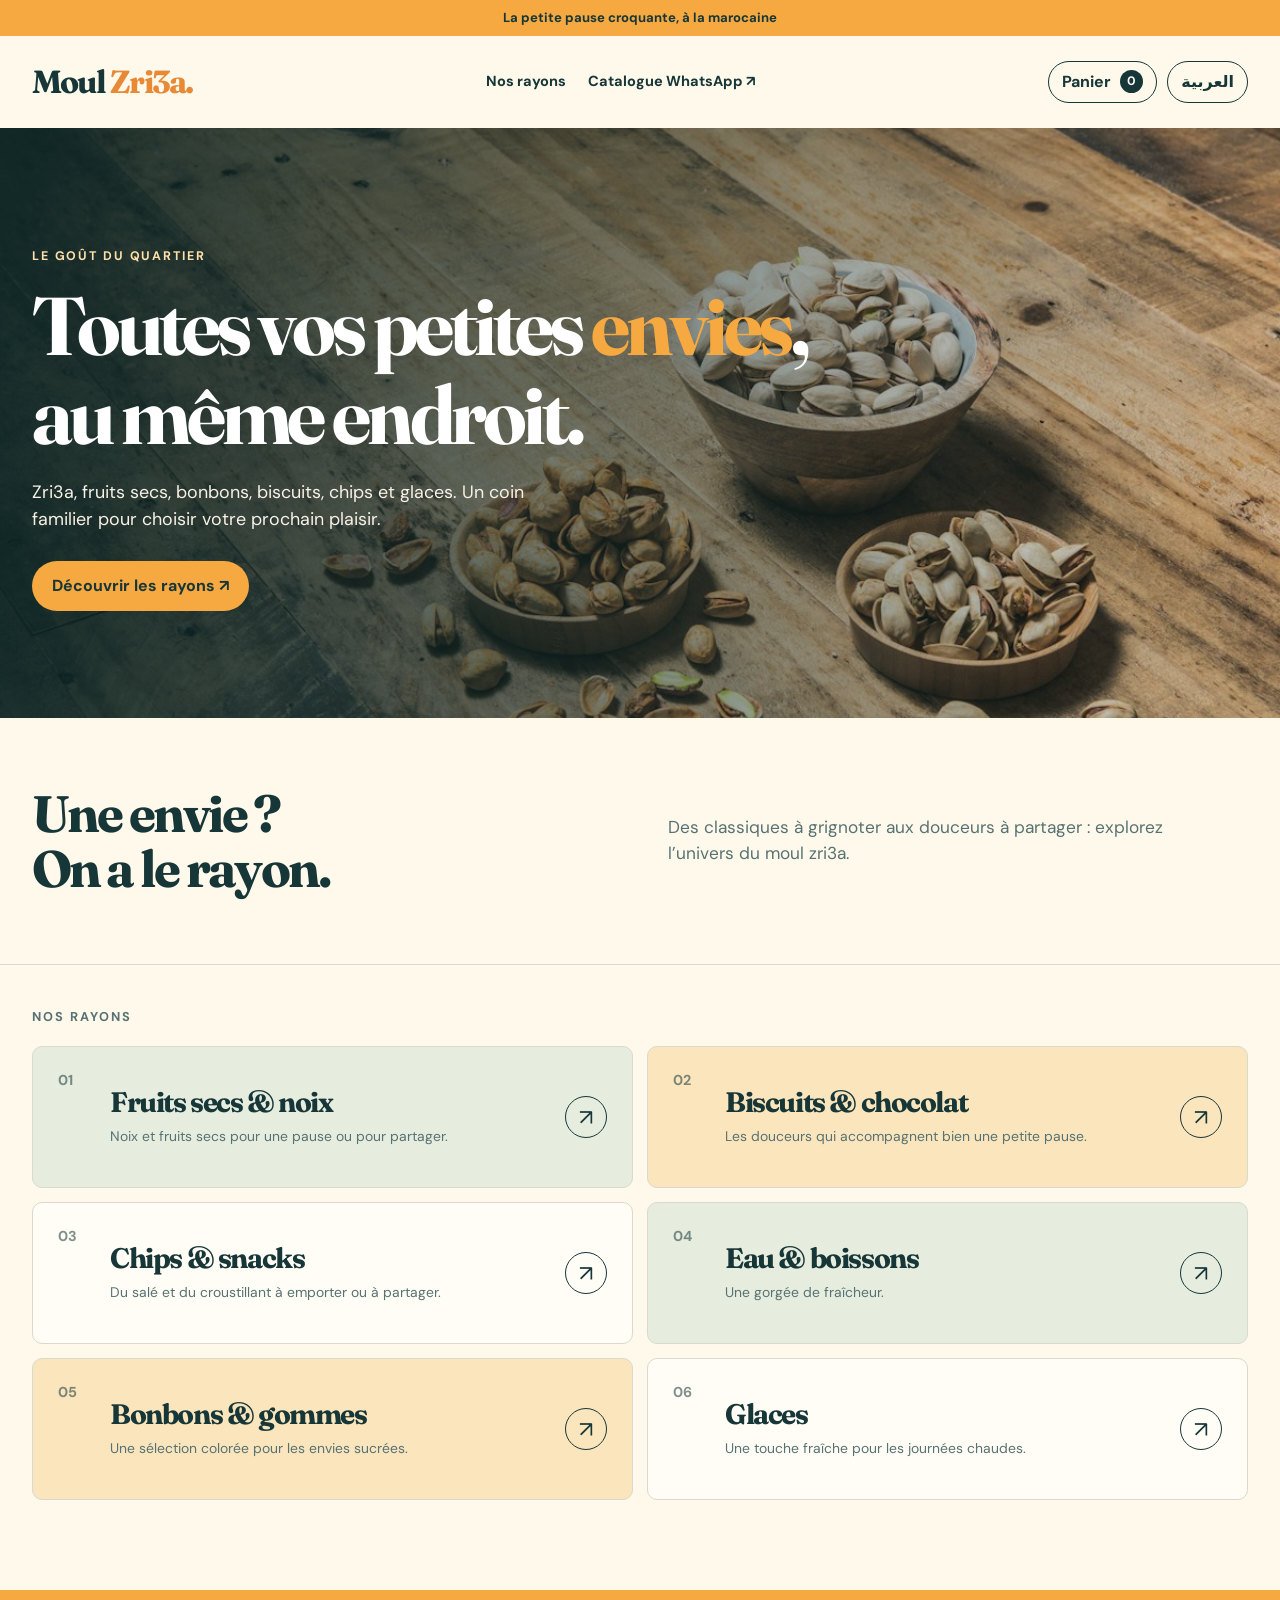
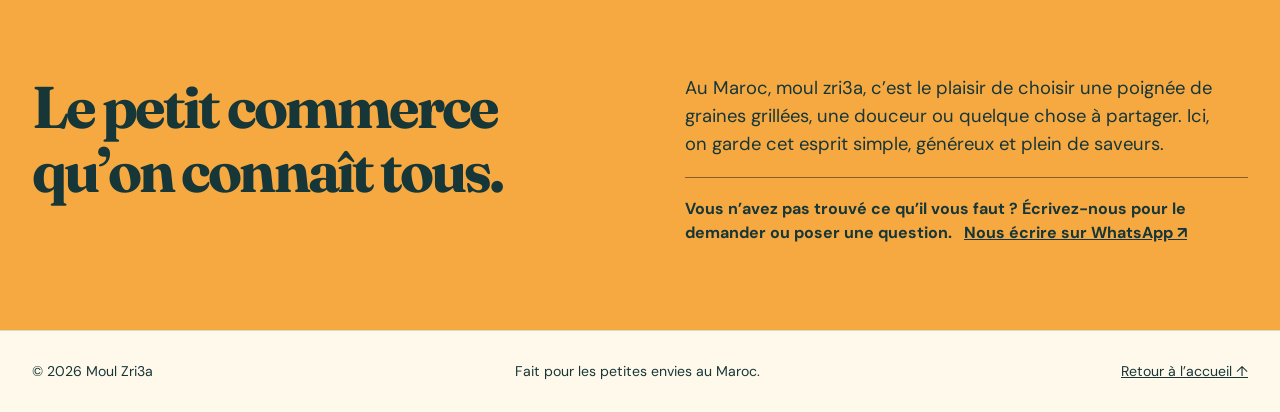
==== index.html @ bfe09e58 "Add files via upload" ====
<!doctype html>
<html lang="fr">
<head>
  <meta charset="utf-8">
  <meta name="viewport" content="width=device-width, initial-scale=1">
  <meta name="description" content="Zri3a, fruits secs, bonbons et snacks chez Moul Zri3a.">
  <title>Moul Zri3a</title>
  <!-- Resolve resources from the site root on hosted category and product pages. -->
  <script>
    if (location.protocol !== 'file:' && !['localhost', '127.0.0.1'].includes(location.hostname)) {
      const base = document.createElement('base');
      base.href = '/';
      document.head.appendChild(base);
    }
  </script>
  <link rel="icon" type="image/svg+xml" href="assets/favicon.svg">
  <link rel="stylesheet" href="css/style.css">
  <script src="js/main.js" defer></script>
</head>
<body>
  <div class="top-bar" data-fr="La petite pause croquante, à la marocaine" data-ar="التگرميلة اللي كتعجبنا، على الطريقة المغربية">La petite pause croquante, à la marocaine</div>

  <header class="site-header container">
    <a class="logo" id="home-link" href="./" aria-label="Moul Zri3a">Moul <span>Zri3a.</span></a>
    <nav class="main-nav" aria-label="Main navigation">
      <a id="categories-link" href="?section=categories" data-fr="Nos rayons" data-ar="المنتوجات">Nos rayons</a>
      <a id="whatsapp-catalog" href="https://wa.me/c/212769611475" target="_blank" rel="noopener noreferrer" data-fr="Catalogue WhatsApp ↗" data-ar="كتالوغ واتساب ↗">Catalogue WhatsApp ↗</a>
    </nav>
    <div class="header-actions">
      <a class="basket-link" id="basket-link" href="?basket=1"><span data-fr="Panier" data-ar="السلة">Panier</span> <span class="basket-count" id="basket-count">0</span></a>
      <button class="language-button" id="language-button" type="button" aria-label="Change language">العربية</button>
    </div>
  </header>

  <main>
    <!-- HOME: This is the homepage HTML. Edit its words here. -->
    <div id="home-view">
      <section class="hero">
        <div class="hero-content container">
          <span class="eyebrow" data-fr="Le goût du quartier" data-ar="بنّة الحومة">Le goût du quartier</span>
          <h1 data-fr="Toutes vos petites <em>envies</em>, au même endroit." data-ar="كلشي اللي كتشهيه، <em>فبلاصة وحدة.</em>">Toutes vos petites <em>envies</em>, au même endroit.</h1>
          <p data-fr="Zri3a, fruits secs, bonbons, biscuits, chips et glaces. Un coin familier pour choisir votre prochain plaisir." data-ar="الزريعة، الفواكه الجافة، الحلوى، البسكويت، الشيبس والكلاص. كلشي مجموع باش تختار اللي بغيتي.">Zri3a, fruits secs, bonbons, biscuits, chips et glaces. Un coin familier pour choisir votre prochain plaisir.</p>
          <a class="primary-link" id="categories-cta" href="?section=categories" data-fr="Découvrir les rayons ↗" data-ar="شوف المنتوجات ↗">Découvrir les rayons ↗</a>
        </div>
      </section>
      <section class="intro container">
        <h2 data-fr="Une envie ?<br>On a le rayon." data-ar="أشنو تشهيتي؟<br>عندنا الاختيار.">Une envie ?<br>On a le rayon.</h2>
        <p data-fr="Des classiques à grignoter aux douceurs à partager : explorez l’univers du moul zri3a." data-ar="من التگرميلة اليومية للحلوى اللي كتشاركها: اكتشف عالم مول الزريعة.">Des classiques à grignoter aux douceurs à partager : explorez l’univers du moul zri3a.</p>
      </section>
      <section class="home-categories container" id="categories">
        <div class="section-kicker" data-fr="Nos rayons" data-ar="المنتوجات">Nos rayons</div>
        <!-- The six category tiles are filled from the catalog list in js/main.js. -->
        <div class="category-grid" id="category-grid"></div>
      </section>
      <section class="about">
        <div class="about-inner container">
          <h2 data-fr="Le petit commerce qu’on connaît tous." data-ar="الحانوت اللي كاملين كنعرفوه.">Le petit commerce qu’on connaît tous.</h2>
          <div>
            <p data-fr="Au Maroc, moul zri3a, c’est le plaisir de choisir une poignée de graines grillées, une douceur ou quelque chose à partager. Ici, on garde cet esprit simple, généreux et plein de saveurs." data-ar="فالمغرب، مول الزريعة هو لذة اختيار شوية زريعة مقرمشة، شي حلوى ولا حاجة تتقسم مع الأحباب. بغينا نحافظو على هاد الروح البسيطة والعامرة بالبنة.">Au Maroc, moul zri3a, c’est le plaisir de choisir une poignée de graines grillées, une douceur ou quelque chose à partager. Ici, on garde cet esprit simple, généreux et plein de saveurs.</p>
            <div class="about-note">
              <span data-fr="Vous n’avez pas trouvé ce qu’il vous faut ? Écrivez-nous pour le demander ou poser une question." data-ar="ما لقيتيش اللي بغيتي؟ راسلنا وطلبو ولا سولنا عليه.">Vous n’avez pas trouvé ce qu’il vous faut ? Écrivez-nous pour le demander ou poser une question.</span>
              <a id="product-request-link" href="https://wa.me/212769611475" target="_blank" rel="noopener noreferrer" data-fr="Nous écrire sur WhatsApp ↗" data-ar="راسلنا على واتساب ↗">Nous écrire sur WhatsApp ↗</a>
            </div>
          </div>
        </div>
      </section>
    </div>

    <!-- CATEGORY: This layout is reused for all six categories. -->
    <section id="category-view" class="inner container" hidden>
      <div class="breadcrumb" id="category-breadcrumb"></div>
      <div class="category-banner">
        <div>
          <span class="eyebrow" data-fr="Moul Zri3a / Nos rayons" data-ar="مول الزريعة / المنتوجات">Moul Zri3a / Nos rayons</span>
          <h1 id="category-title"></h1>
          <p id="category-description"></p>
        </div>
        <img id="category-image" src="assets/seeds.jpg" alt="">
      </div>
      <section class="browse">
        <div class="browse-heading"><h2 data-fr="À découvrir" data-ar="تصفح المنتوجات">À découvrir</h2><span id="product-count"></span></div>
        <nav class="category-pills" id="category-pills" aria-label="Categories"></nav>
        <div class="product-grid" id="category-products"></div>
      </section>
    </section>

    <!-- PRODUCT: One layout for every product. Name, image and price come from js/main.js. -->
    <section id="product-view" class="inner container" hidden>
      <div class="breadcrumb" id="product-breadcrumb"></div>
      <div class="product-detail">
        <img class="product-photo" id="product-image" src="assets/seeds.jpg" alt="">
        <div class="product-info">
          <span class="eyebrow" id="product-category"></span>
          <h1 id="product-title"></h1>
          <p class="size" id="product-size"></p>
          <div class="product-price"><span id="product-price"></span></div>
          <div class="format"><strong data-fr="Format" data-ar="الحجم">Format</strong><p id="product-format"></p></div>
          <strong data-fr="Quantité" data-ar="الكمية">Quantité</strong>
          <div class="purchase-actions">
            <div class="quantity">
              <button type="button" data-action="product-minus" aria-label="Decrease quantity">−</button>
              <input id="product-quantity" type="number" min="1" max="99" value="1" inputmode="numeric" aria-label="Quantity">
              <button type="button" data-action="product-plus" aria-label="Increase quantity">+</button>
            </div>
            <button class="dark-button" id="buy-now" type="button" data-action="buy-now" data-fr="Acheter maintenant" data-ar="اشترِ الآن">Acheter maintenant</button>
            <button class="orange-button" id="add-basket" type="button" data-action="add-basket" data-fr="Ajouter au panier" data-ar="أضف إلى السلة">Ajouter au panier</button>
          </div>
          <div class="status" id="product-status" role="status" aria-live="polite"></div>
        </div>
      </div>
      <section class="related"><h2 data-fr="Dans le même rayon" data-ar="من نفس الفئة">Dans le même rayon</h2><div class="product-grid" id="related-products"></div></section>
    </section>

    <!-- BASKET: Customers can review quantities before opening WhatsApp. -->
    <section id="basket-view" class="inner container" hidden>
      <div class="breadcrumb" id="basket-breadcrumb"></div>
      <div class="basket-layout">
        <section><h1 data-fr="Votre panier" data-ar="السلة ديالك">Votre panier</h1><div id="basket-items"></div></section>
        <aside class="summary" id="basket-summary" hidden>
          <h2 data-fr="Récapitulatif" data-ar="ملخص الطلب">Récapitulatif</h2>
          <div class="summary-row"><span data-fr="Articles" data-ar="المنتوجات">Articles</span><strong id="summary-count"></strong></div>
          <div class="summary-row"><span data-fr="Sous-total" data-ar="المجموع قبل التوصيل">Sous-total</span><strong id="summary-subtotal"></strong></div>
          <div class="summary-row"><span data-fr="Frais de livraison" data-ar="رسوم التوصيل">Frais de livraison</span><strong id="summary-delivery"></strong></div>
          <div class="summary-row"><span data-fr="Total avec livraison" data-ar="المجموع مع التوصيل">Total avec livraison</span><strong id="summary-total"></strong></div>
          <button class="dark-button" id="confirm-order" type="button" data-action="confirm-order" data-fr="Confirmer sur WhatsApp" data-ar="أكد عبر واتساب">Confirmer sur WhatsApp</button>
          <p class="delivery-status" id="basket-status" role="status" aria-live="polite"></p>
        </aside>
      </div>
    </section>
  </main>

  <footer class="site-footer container">
    <span>© <span id="year"></span> Moul Zri3a</span>
    <span data-fr="Fait pour les petites envies au Maroc." data-ar="للي كيبغي التگرميلة والحلوى فالمغرب.">Fait pour les petites envies au Maroc.</span>
    <a id="footer-home-link" href="./" data-fr="Retour à l’accueil ↑" data-ar="العودة للرئيسية ↑">Retour à l’accueil ↑</a>
  </footer>
</body>
</html>
---- css/style.css ----
@import url('https://fonts.googleapis.com/css2?family=DM+Sans:wght@400;500;600;700&family=Fraunces:opsz,wght@9..144,700&display=swap');

:root {
  --green: #173638;
  --cream: #fff9eb;
  --orange: #f6a941;
  --muted: #587273;
  --line: #d9dacd;
}
* { box-sizing: border-box; }
html { scroll-behavior: smooth; }
body { min-height: 100vh; margin: 0; display: flex; flex-direction: column; background: var(--cream); color: var(--green); font: 16px/1.5 'DM Sans', system-ui, sans-serif; }
a { color: inherit; text-decoration: none; }
button, input { font: inherit; }
button { cursor: pointer; }
img { max-width: 100%; }
h1, h2, h3, p { margin-top: 0; }
h1, h2, h3 { font-family: 'Fraunces', Georgia, serif; letter-spacing: -.05em; line-height: 1.08; }
.container { width: 100%; max-width: 1320px; margin: auto; padding-inline: 32px; }
main { flex: 1; }
.top-bar { background: var(--orange); text-align: center; padding: 8px 16px; font-size: .82rem; font-weight: 700; }
.site-header { min-height: 92px; display: flex; align-items: center; justify-content: space-between; gap: 24px; }
.logo { font: 700 2rem/1 'Fraunces', Georgia, serif; letter-spacing: -.055em; white-space: nowrap; }
.logo span { color: #e78935; }
.main-nav, .header-actions { display: flex; align-items: center; gap: 22px; }
.main-nav a { font-weight: 700; font-size: .91rem; }
.main-nav a:hover, .site-footer a:hover { text-decoration: underline; }
.header-actions { gap: 10px; }
.basket-link, .language-button { display: inline-flex; align-items: center; gap: 9px; border: 1px solid var(--green); border-radius: 30px; background: transparent; padding: 8px 13px; color: var(--green); font-weight: 700; white-space: nowrap; }
.basket-count { display: grid; place-items: center; background: var(--green); color: white; min-width: 23px; height: 23px; padding-inline: 4px; border-radius: 50%; font-size: .77rem; }
.site-footer { border-top: 1px solid var(--line); padding-block: 30px; display: flex; justify-content: space-between; gap: 20px; font-size: .88rem; }
.site-footer a { text-decoration: underline; }

/* Home */
.hero { position: relative; min-height: 590px; display: flex; align-items: end; background: #76543d url('../assets/nuts-and-seeds.jpg') center/cover; }
.hero::before { content: ''; position: absolute; inset: 0; background: linear-gradient(90deg, #0b2525e8, #0b252577 55%, #0b25250f); }
.hero-content { position: relative; width: 100%; color: white; padding-block: 85px 72px; }
.eyebrow { display: block; color: #ffe0aa; text-transform: uppercase; letter-spacing: .15em; font-size: .78rem; font-weight: 700; margin-bottom: 16px; }
.hero h1 { font-size: clamp(3.5rem, 6.4vw, 7rem); max-width: 800px; margin-bottom: 20px; }
.hero h1 em { color: var(--orange); font-style: normal; }
.hero p { max-width: 540px; font-size: 1.12rem; color: #f8f1e7; margin-bottom: 28px; }
.primary-link, .dark-button, .orange-button { display: inline-flex; justify-content: center; align-items: center; border: 0; border-radius: 30px; padding: 13px 20px; min-height: 48px; font-weight: 700; }
.primary-link, .orange-button { background: var(--orange); color: var(--green); }
.dark-button { background: var(--green); color: white; }
.primary-link:hover, .orange-button:hover { background: #ffc268; }
.dark-button:hover { background: #2c5a5d; }
.intro { display: grid; grid-template-columns: 1fr 1fr; gap: 55px; align-items: center; padding-block: 68px; border-bottom: 1px solid var(--line); }
.intro h2 { font-size: clamp(2.3rem, 4vw, 4.1rem); margin: 0; }
.intro p { font-size: 1.08rem; color: var(--muted); max-width: 500px; margin: 0; }
.home-categories { padding-block: 42px 90px; }
.section-kicker { font-size: .8rem; text-transform: uppercase; letter-spacing: .16em; font-weight: 700; color: var(--muted); margin-bottom: 20px; }
.category-grid { display: grid; grid-template-columns: repeat(2, 1fr); gap: 14px; }
.category-tile { min-height: 142px; background: #fffdf5; border: 1px solid var(--line); border-radius: 10px; padding: 23px 25px; display: grid; grid-template-columns: 28px 1fr 42px; gap: 24px; align-items: center; transition: transform .2s; }
.category-tile:hover, .product-card:hover { transform: translateY(-3px); }
.category-tile:nth-child(3n+1) { background: #e6eddf; }
.category-tile:nth-child(3n+2) { background: #fae5bd; }
.tile-number { align-self: start; font-size: .9rem; opacity: .55; font-weight: 700; }
.category-tile h3 { font-size: clamp(1.35rem, 2.2vw, 2.1rem); margin: 0 0 6px; }
.category-tile small { color: var(--muted); font-size: .87rem; }
.round-arrow { border: 1px solid currentColor; border-radius: 50%; width: 42px; height: 42px; display: grid; place-items: center; font-size: 1.4rem; }
.about { background: var(--orange); padding-block: 85px; }
.about-inner { display: grid; grid-template-columns: 1fr 1fr; gap: 90px; align-items: start; }
.about h2 { font-size: clamp(2.6rem, 4.6vw, 5rem); margin: 0; }
.about p { font-size: 1.15rem; max-width: 540px; }
.about-note { border-top: 1px solid #8d5c2d; padding-top: 19px; font-weight: 700; }
.about-note a { display: inline-block; margin-inline-start: 8px; text-decoration: underline; }

/* Category and product cards */
.inner { padding-bottom: 80px; }
.breadcrumb { display: flex; gap: 8px; flex-wrap: wrap; padding-block: 26px 0; color: var(--muted); font-size: .88rem; }
.breadcrumb strong { color: var(--green); }
.demo-note { background: #fbe8bd; border: 1px solid #ddb567; border-radius: 8px; padding: 12px 17px; font-size: .88rem; margin: 22px 0 27px; }
.category-banner { display: grid; grid-template-columns: 1.2fr .8fr; background: #e8e9d8; border-radius: 12px; overflow: hidden; min-height: 330px; }
.category-banner.no-image { grid-template-columns: 1fr; }
.category-banner > div { display: flex; flex-direction: column; justify-content: center; padding: 45px 54px; }
.category-banner .eyebrow, .product-info .eyebrow { color: var(--muted); }
.category-banner h1, .product-info h1 { font-size: clamp(2.9rem, 5vw, 5.2rem); margin-bottom: 17px; }
.category-banner p { font-size: 1.1rem; max-width: 500px; margin: 0; }
.category-banner img { width: 100%; height: 100%; object-fit: cover; max-height: 420px; }
.browse { padding-top: 45px; }
.browse-heading { display: flex; justify-content: space-between; align-items: baseline; gap: 15px; }
.browse-heading h2 { font-size: 2rem; }
.browse-heading span { color: var(--muted); font-size: .9rem; }
.category-pills { display: flex; gap: 8px; overflow-x: auto; padding-bottom: 20px; }
.category-pills a { flex: none; border: 1px solid #c6ccc2; border-radius: 30px; padding: 8px 14px; font-size: .9rem; font-weight: 700; }
.category-pills a.active { background: var(--green); color: white; border-color: var(--green); }
.product-grid { display: grid; grid-template-columns: repeat(3, 1fr); gap: 19px; }
.product-card { background: #fffdf7; border: 1px solid var(--line); border-radius: 12px; overflow: hidden; transition: transform .2s; }
.product-card img { display: block; width: 100%; aspect-ratio: 4/3; object-fit: cover; }
.product-card .card-content { display: block; padding: 18px 20px 21px; }
.product-card h3 { font-size: 1.35rem; margin: 0 0 7px; }
.product-card p { color: var(--muted); font-size: .88rem; margin: 0 0 18px; }
.product-card .price-line { border-top: 1px solid var(--line); padding-top: 14px; display: flex; justify-content: space-between; align-items: center; font-weight: 700; font-size: 1.15rem; }

/* Product detail */
.product-detail { display: grid; grid-template-columns: 1.05fr .95fr; gap: 65px; padding-block: 10px 70px; }
.product-photo { width: 100%; aspect-ratio: 1/1; object-fit: cover; border-radius: 12px; }
.product-info { padding-top: 24px; }
.product-info .size { color: var(--muted); margin-bottom: 25px; }
.product-price { font-size: 2.1rem; font-weight: 700; margin-bottom: 27px; }
.product-price small { display: block; font-size: .85rem; font-weight: 500; color: var(--muted); }
.format { border-block: 1px solid var(--line); padding-block: 20px; margin-bottom: 25px; }
.format strong { display: block; }
.format p { margin: 5px 0 0; color: var(--muted); }
.purchase-actions { display: flex; flex-wrap: wrap; gap: 10px; align-items: center; margin-top: 9px; }
.quantity { display: inline-flex; border: 1px solid #9eaead; border-radius: 30px; overflow: hidden; height: 48px; }
.quantity button { width: 40px; border: 0; background: transparent; color: var(--green); font-size: 1.25rem; }
.quantity input { width: 42px; border: 0; background: transparent; color: var(--green); text-align: center; font-weight: 700; appearance: textfield; }
.quantity input::-webkit-inner-spin-button, .quantity input::-webkit-outer-spin-button { appearance: none; }
.status { min-height: 25px; color: #315e51; font-weight: 700; margin-top: 12px; }
.status a { text-decoration: underline; }
.detail-note { color: var(--muted); font-size: .86rem; max-width: 460px; }
.related h2 { font-size: 2.25rem; }

/* Basket */
.basket-layout { display: grid; grid-template-columns: 1.45fr .65fr; gap: 54px; padding-top: 15px; }
.basket-layout h1 { font-size: 3.5rem; }
.basket-line { display: grid; grid-template-columns: 120px 1fr auto; gap: 20px; align-items: center; padding-block: 20px; border-bottom: 1px solid var(--line); }
.basket-line img { width: 120px; aspect-ratio: 1/1; object-fit: cover; border-radius: 9px; }
.basket-line h2 { font-size: 1.35rem; margin: 0 0 5px; }
.basket-line p { color: var(--muted); margin: 0 0 10px; }
.line-actions { display: flex; align-items: center; gap: 15px; flex-wrap: wrap; }
.remove-button { border: 0; background: none; color: #9b4730; text-decoration: underline; padding: 5px; }
.line-total { font-weight: 700; white-space: nowrap; }
.summary { background: #e6eddf; border-radius: 12px; padding: 27px; align-self: start; }
.summary h2 { font-size: 1.6rem; }
.summary-row { display: flex; justify-content: space-between; gap: 15px; border-top: 1px solid #bfcbc0; padding-block: 14px; }
.summary button { width: 100%; margin-top: 15px; }
.summary button:disabled { cursor: not-allowed; opacity: .55; }
.summary p { color: var(--muted); font-size: .86rem; margin: 15px 0 0; }
.delivery-status { color: #9b4730; font-weight: 700; }
.empty-basket { padding-block: 45px; }
body[dir=rtl] .hero::before { background: linear-gradient(270deg, #0b2525e8, #0b252577 55%, #0b25250f); }
body[dir=rtl] .round-arrow { transform: scaleX(-1); }
body[dir=rtl] .logo { direction: ltr; unicode-bidi: isolate; }

@media (max-width: 850px) {
  .site-header { flex-wrap: wrap; padding-block: 16px; }
  .main-nav { order: 3; width: 100%; justify-content: space-between; border-top: 1px solid var(--line); padding-top: 13px; }
  .intro, .about-inner { grid-template-columns: 1fr; gap: 20px; }
  .product-grid { grid-template-columns: repeat(2, 1fr); }
  .product-detail { gap: 35px; }
  .basket-layout { grid-template-columns: 1fr; gap: 25px; }
}
@media (max-width: 620px) {
  .container { padding-inline: 17px; }
  .top-bar { font-size: .72rem; }
  .site-header { min-height: 72px; gap: 12px; }
  .logo { font-size: 1.55rem; }
  .header-actions { gap: 6px; }
  .basket-link, .language-button { font-size: .78rem; padding: 7px 9px; }
  .main-nav a { font-size: .83rem; }
  .hero { min-height: 550px; background-position: 58% center; }
  .hero::before, body[dir=rtl] .hero::before { background: linear-gradient(0deg, #0b2525f2, #0b252548 90%); }
  .hero-content { padding-block: 60px 48px; }
  .hero h1 { font-size: clamp(3.2rem, 12vw, 4.5rem); }
  .hero p { font-size: 1rem; }
  .intro { padding-block: 42px; }
  .home-categories { padding-block: 32px 62px; }
  .category-grid { grid-template-columns: 1fr; }
  .category-tile { min-height: 112px; padding: 18px; gap: 13px; }
  .category-tile h3 { font-size: 1.5rem; }
  .about { padding-block: 52px; }
  .category-banner { display: flex; flex-direction: column-reverse; }
  .category-banner img { height: 210px; }
  .category-banner > div { padding: 26px 22px 32px; }
  .category-banner h1, .product-info h1 { font-size: 2.8rem; }
  .product-grid { gap: 10px; }
  .product-card .card-content { padding: 13px; }
  .product-card h3 { font-size: 1.12rem; }
  .product-card p { font-size: .8rem; margin-bottom: 12px; }
  .product-card .price-line { font-size: 1rem; }
  .product-detail { grid-template-columns: 1fr; gap: 25px; padding-bottom: 55px; }
  .product-photo { aspect-ratio: 4/3; }
  .product-info { padding-top: 0; }
  .purchase-actions .dark-button, .purchase-actions .orange-button { flex: 1; padding-inline: 10px; }
  .basket-line { grid-template-columns: 78px 1fr; gap: 12px; }
  .basket-line img { width: 78px; }
  .line-total { grid-column: 2; }
  .basket-layout h1 { font-size: 2.8rem; }
  .site-footer { flex-direction: column; }
}
/* The three inner views share one HTML page; hidden means only the selected view appears. */
[hidden] { display: none !important; }
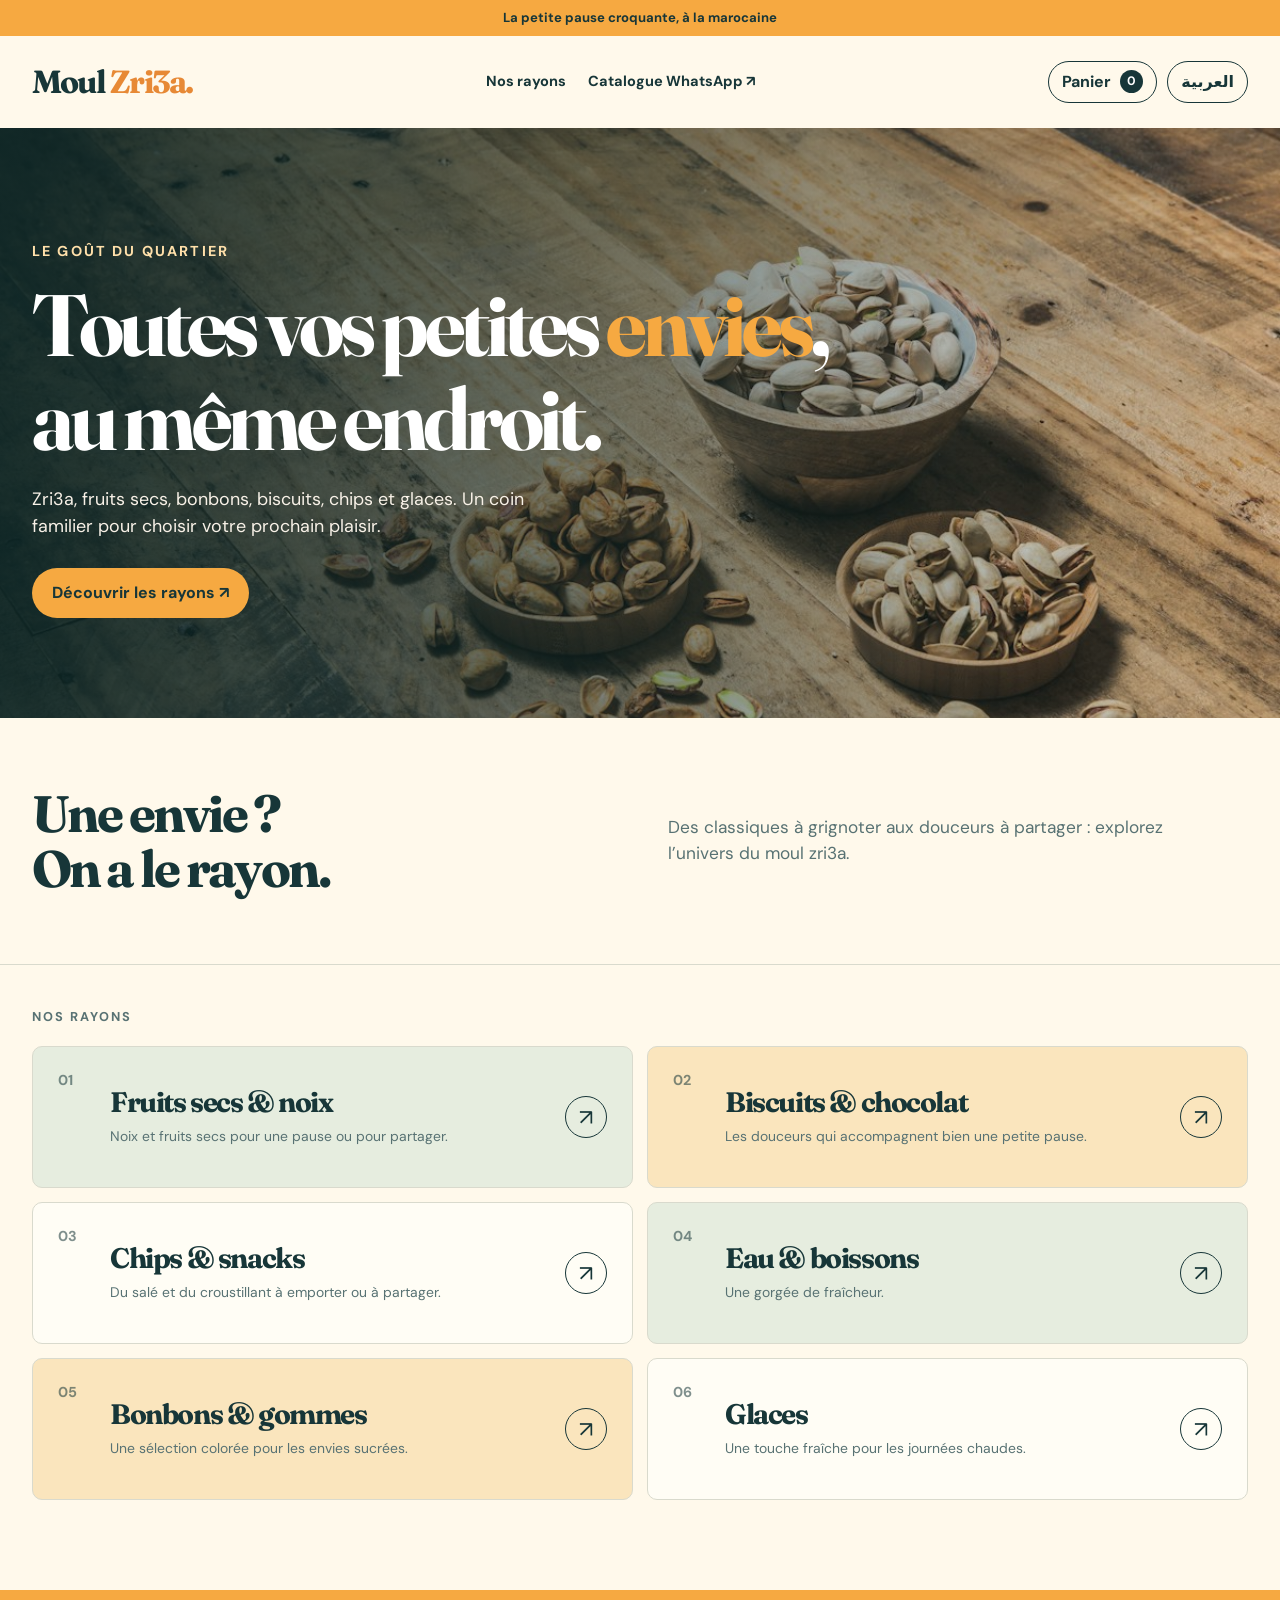
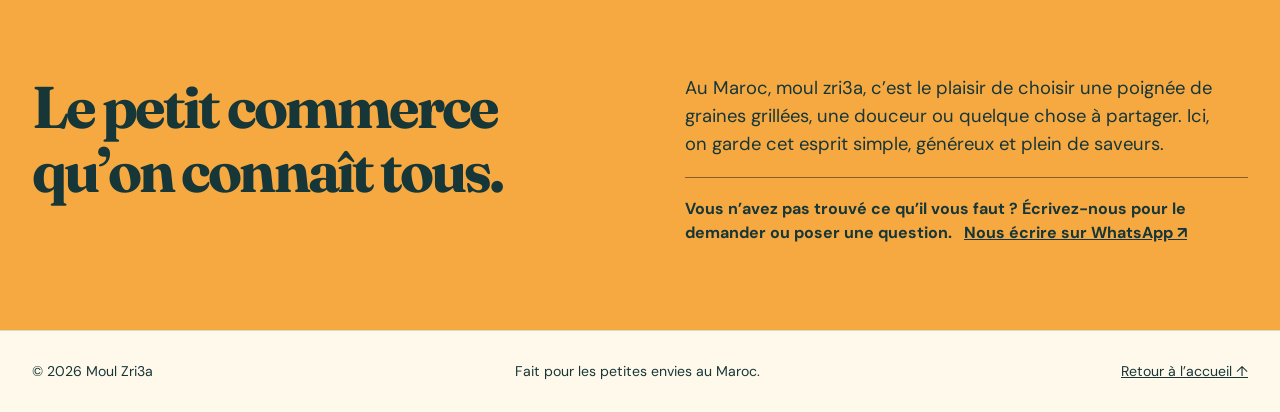
==== commit 5681995e: "Add drinks catalog and category cover Co-authored-by: Copilot <223556219+Copilot@users.noreply.githu" ====
--- a/index.html
+++ b/index.html
@@ -5,12 +5,11 @@
   <meta name="viewport" content="width=device-width, initial-scale=1">
   <meta name="description" content="Zri3a, fruits secs, bonbons et snacks chez Moul Zri3a.">
   <title>Moul Zri3a</title>
-  <!-- Resolve resources from the site root on hosted category and product pages. -->
   <script>
-    if (location.protocol !== 'file:' && !['localhost', '127.0.0.1'].includes(location.hostname)) {
+    if (location.protocol !== 'file:') {
       const base = document.createElement('base');
       base.href = '/';
-      document.head.appendChild(base);
+      document.head.append(base);
     }
   </script>
   <link rel="icon" type="image/svg+xml" href="assets/favicon.svg">
@@ -38,7 +37,7 @@
       <section class="hero">
         <div class="hero-content container">
           <span class="eyebrow" data-fr="Le goût du quartier" data-ar="بنّة الحومة">Le goût du quartier</span>
-          <h1 data-fr="Toutes vos petites <em>envies</em>, au même endroit." data-ar="كلشي اللي كتشهيه، <em>فبلاصة وحدة.</em>">Toutes vos petites <em>envies</em>, au même endroit.</h1>
+          <h1 data-fr="Toutes vos petites <em>envies</em>, au même endroit." data-ar="كلشي اللي كتشهاه، <em>فبلاصة وحدة.</em>">Toutes vos petites <em>envies</em>, au même endroit.</h1>
           <p data-fr="Zri3a, fruits secs, bonbons, biscuits, chips et glaces. Un coin familier pour choisir votre prochain plaisir." data-ar="الزريعة، الفواكه الجافة، الحلوى، البسكويت، الشيبس والكلاص. كلشي مجموع باش تختار اللي بغيتي.">Zri3a, fruits secs, bonbons, biscuits, chips et glaces. Un coin familier pour choisir votre prochain plaisir.</p>
           <a class="primary-link" id="categories-cta" href="?section=categories" data-fr="Découvrir les rayons ↗" data-ar="شوف المنتوجات ↗">Découvrir les rayons ↗</a>
         </div>
--- a/css/style.css
+++ b/css/style.css
@@ -35,8 +35,11 @@
 .hero { position: relative; min-height: 590px; display: flex; align-items: end; background: #76543d url('../assets/nuts-and-seeds.jpg') center/cover; }
 .hero::before { content: ''; position: absolute; inset: 0; background: linear-gradient(90deg, #0b2525e8, #0b252577 55%, #0b25250f); }
 .hero-content { position: relative; width: 100%; color: white; padding-block: 85px 72px; }
-.eyebrow { display: block; color: #ffe0aa; text-transform: uppercase; letter-spacing: .15em; font-size: .78rem; font-weight: 700; margin-bottom: 16px; }
-.hero h1 { font-size: clamp(3.5rem, 6.4vw, 7rem); max-width: 800px; margin-bottom: 20px; }
+.eyebrow { display: block; color: #ffe0aa; text-transform: uppercase; letter-spacing: .15em; font-size: .84rem; font-weight: 700; margin-bottom: 16px; }
+body[dir="rtl"] .eyebrow { font-size: 1.06rem; letter-spacing: .08em; }
+body[dir="ltr"] .eyebrow { font-size: .9rem; }
+.hero h1 { font-size: clamp(3.8rem, 6.8vw, 7.3rem); max-width: 800px; margin-bottom: 20px; }
+body[dir="rtl"] .hero h1 { font-size: clamp(4.1rem, 7.2vw, 7.7rem); }
 .hero h1 em { color: var(--orange); font-style: normal; }
 .hero p { max-width: 540px; font-size: 1.12rem; color: #f8f1e7; margin-bottom: 28px; }
 .primary-link, .dark-button, .orange-button { display: inline-flex; justify-content: center; align-items: center; border: 0; border-radius: 30px; padding: 13px 20px; min-height: 48px; font-weight: 700; }
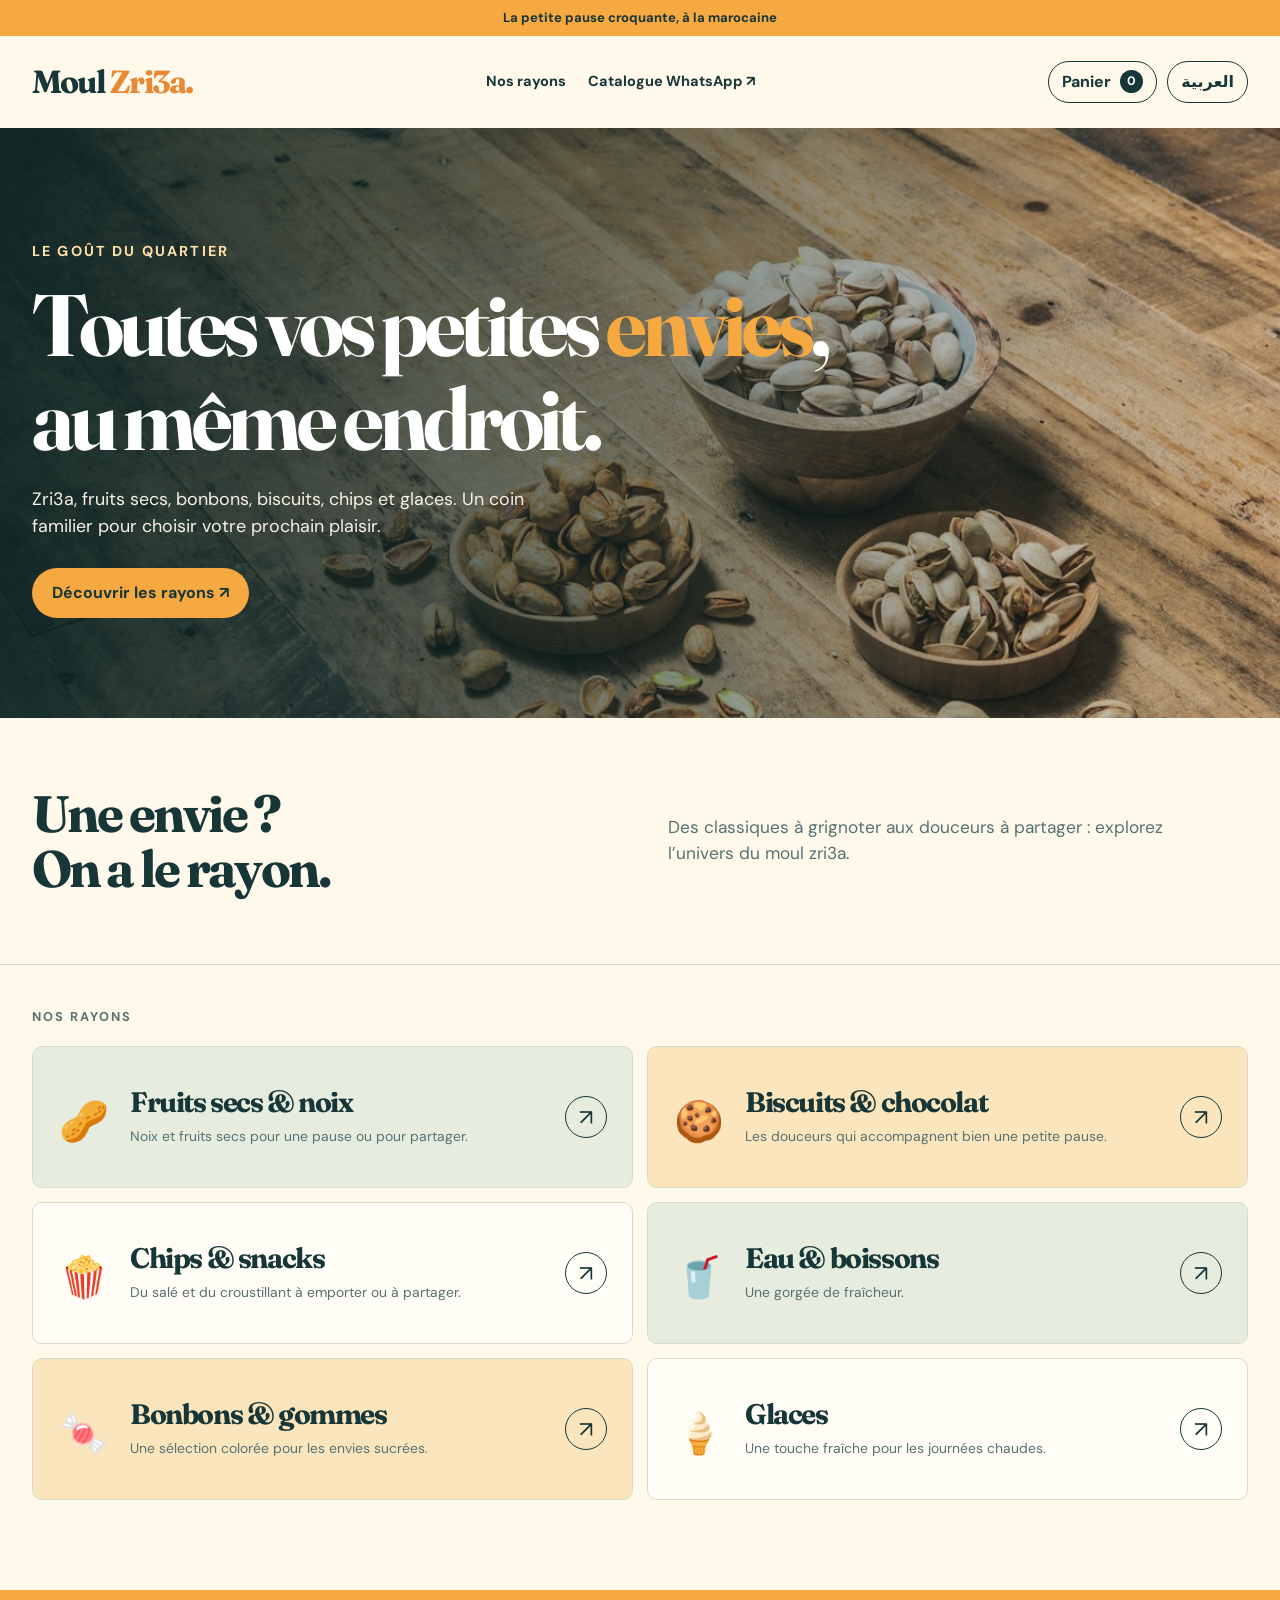
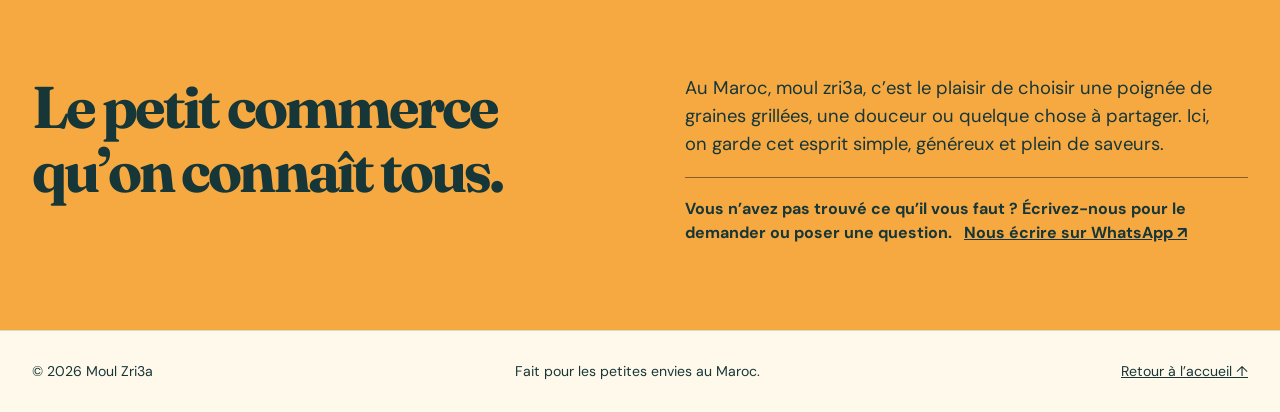
==== commit bbf0f92d: "Add homepage category icons and social preview Co-authored-by: Copilot <223556219+Copilot@users.nore" ====
--- a/index.html
+++ b/index.html
@@ -5,6 +5,19 @@
   <meta name="viewport" content="width=device-width, initial-scale=1">
   <meta name="description" content="Zri3a, fruits secs, bonbons et snacks chez Moul Zri3a.">
   <title>Moul Zri3a</title>
+  <meta property="og:type" content="website">
+  <meta property="og:site_name" content="Moul Zri3a">
+  <meta property="og:title" content="Moul Zri3a — La petite pause croquante, à la marocaine">
+  <meta property="og:description" content="Zri3a, fruits secs, bonbons, biscuits, boissons et snacks.">
+  <meta property="og:url" content="https://moulzri3a.vercel.app/">
+  <meta property="og:image" content="https://moulzri3a.vercel.app/assets/social-preview.jpg">
+  <meta property="og:image:width" content="1200">
+  <meta property="og:image:height" content="630">
+  <meta property="og:image:alt" content="Aperçu de la page d'accueil Moul Zri3a avec ses fruits secs et son slogan.">
+  <meta name="twitter:card" content="summary_large_image">
+  <meta name="twitter:title" content="Moul Zri3a — La petite pause croquante, à la marocaine">
+  <meta name="twitter:description" content="Zri3a, fruits secs, bonbons, biscuits, boissons et snacks.">
+  <meta name="twitter:image" content="https://moulzri3a.vercel.app/assets/social-preview.jpg">
   <script>
     if (location.protocol !== 'file:') {
       const base = document.createElement('base');
@@ -21,7 +34,7 @@
 
   <header class="site-header container">
     <a class="logo" id="home-link" href="./" aria-label="Moul Zri3a">Moul <span>Zri3a.</span></a>
-    <nav class="main-nav" aria-label="Main navigation">
+    <nav class="main-nav desktop-nav" aria-label="Main navigation">
       <a id="categories-link" href="?section=categories" data-fr="Nos rayons" data-ar="المنتوجات">Nos rayons</a>
       <a id="whatsapp-catalog" href="https://wa.me/c/212769611475" target="_blank" rel="noopener noreferrer" data-fr="Catalogue WhatsApp ↗" data-ar="كتالوغ واتساب ↗">Catalogue WhatsApp ↗</a>
     </nav>
@@ -30,6 +43,10 @@
       <button class="language-button" id="language-button" type="button" aria-label="Change language">العربية</button>
     </div>
   </header>
+  <nav class="main-nav mobile-nav container" aria-label="Main navigation">
+    <a id="mobile-categories-link" href="?section=categories" data-fr="Nos rayons" data-ar="المنتوجات">Nos rayons</a>
+    <a id="mobile-whatsapp-catalog" href="https://wa.me/c/212769611475" target="_blank" rel="noopener noreferrer" data-fr="Catalogue WhatsApp ↗" data-ar="كتالوغ واتساب ↗">Catalogue WhatsApp ↗</a>
+  </nav>
 
   <main>
     <!-- HOME: This is the homepage HTML. Edit its words here. -->
--- a/css/style.css
+++ b/css/style.css
@@ -19,10 +19,12 @@
 .container { width: 100%; max-width: 1320px; margin: auto; padding-inline: 32px; }
 main { flex: 1; }
 .top-bar { background: var(--orange); text-align: center; padding: 8px 16px; font-size: .82rem; font-weight: 700; }
-.site-header { min-height: 92px; display: flex; align-items: center; justify-content: space-between; gap: 24px; }
+.site-header { position: sticky; top: 0; z-index: 20; width: 100%; max-width: none; min-height: 92px; display: flex; align-items: center; justify-content: space-between; gap: 24px; padding-inline: max(32px, calc((100% - 1256px) / 2)); background: var(--cream); transition: box-shadow .2s ease; }
+.site-header.is-sticky { box-shadow: 0 4px 12px rgb(23 54 56 / 10%); }
 .logo { font: 700 2rem/1 'Fraunces', Georgia, serif; letter-spacing: -.055em; white-space: nowrap; }
 .logo span { color: #e78935; }
 .main-nav, .header-actions { display: flex; align-items: center; gap: 22px; }
+.mobile-nav { display: none; }
 .main-nav a { font-weight: 700; font-size: .91rem; }
 .main-nav a:hover, .site-footer a:hover { text-decoration: underline; }
 .header-actions { gap: 10px; }
@@ -53,11 +55,11 @@
 .home-categories { padding-block: 42px 90px; }
 .section-kicker { font-size: .8rem; text-transform: uppercase; letter-spacing: .16em; font-weight: 700; color: var(--muted); margin-bottom: 20px; }
 .category-grid { display: grid; grid-template-columns: repeat(2, 1fr); gap: 14px; }
-.category-tile { min-height: 142px; background: #fffdf5; border: 1px solid var(--line); border-radius: 10px; padding: 23px 25px; display: grid; grid-template-columns: 28px 1fr 42px; gap: 24px; align-items: center; transition: transform .2s; }
+.category-tile { min-height: 142px; background: #fffdf5; border: 1px solid var(--line); border-radius: 10px; padding: 23px 25px; display: grid; grid-template-columns: 52px 1fr 42px; gap: 20px; align-items: center; transition: transform .2s; }
 .category-tile:hover, .product-card:hover { transform: translateY(-3px); }
 .category-tile:nth-child(3n+1) { background: #e6eddf; }
 .category-tile:nth-child(3n+2) { background: #fae5bd; }
-.tile-number { align-self: start; font-size: .9rem; opacity: .55; font-weight: 700; }
+.category-icon { display: grid; place-items: center; width: 52px; height: 52px; border-radius: 50%; background: transparent; font-size: 2.5rem; }
 .category-tile h3 { font-size: clamp(1.35rem, 2.2vw, 2.1rem); margin: 0 0 6px; }
 .category-tile small { color: var(--muted); font-size: .87rem; }
 .round-arrow { border: 1px solid currentColor; border-radius: 50%; width: 42px; height: 42px; display: grid; place-items: center; font-size: 1.4rem; }
@@ -90,10 +92,19 @@
 .product-grid { display: grid; grid-template-columns: repeat(3, 1fr); gap: 19px; }
 .product-card { background: #fffdf7; border: 1px solid var(--line); border-radius: 12px; overflow: hidden; transition: transform .2s; }
 .product-card img { display: block; width: 100%; aspect-ratio: 4/3; object-fit: cover; }
-.product-card .card-content { display: block; padding: 18px 20px 21px; }
+.product-card.image-fit-contain img, .product-photo.image-fit-contain { object-fit: contain; background: #f4f4f4; padding: 2px; }
+.product-card-link { display: block; }
+.product-card .card-content { display: block; padding: 18px 20px 8px; }
 .product-card h3 { font-size: 1.35rem; margin: 0 0 7px; }
 .product-card p { color: var(--muted); font-size: .88rem; margin: 0 0 18px; }
-.product-card .price-line { border-top: 1px solid var(--line); padding-top: 14px; display: flex; justify-content: space-between; align-items: center; font-weight: 700; font-size: 1.15rem; }
+.product-card .price-line { margin: 0 18px 18px; border-top: 1px solid var(--line); padding-top: 14px; display: flex; justify-content: space-between; align-items: center; font-weight: 700; font-size: 1.15rem; }
+.card-add-control { display: inline-flex; align-items: center; }
+.card-add-button, .card-quantity button { display: grid; place-items: center; width: 42px; height: 42px; border: 0; border-radius: 50%; background: var(--orange); color: var(--green); font-size: 1.5rem; font-weight: 700; }
+.card-add-button:hover, .card-quantity button:hover { background: #ffc268; }
+.card-quantity { display: inline-flex; align-items: center; gap: 12px; }
+.card-quantity button { background: var(--green); color: white; font-size: 1.2rem; }
+.card-quantity button:hover { background: #2c5a5d; }
+.card-quantity span { min-width: 1.5em; text-align: center; font-weight: 700; }
 
 /* Product detail */
 .product-detail { display: grid; grid-template-columns: 1.05fr .95fr; gap: 65px; padding-block: 10px 70px; }
@@ -139,7 +150,8 @@
 
 @media (max-width: 850px) {
   .site-header { flex-wrap: wrap; padding-block: 16px; }
-  .main-nav { order: 3; width: 100%; justify-content: space-between; border-top: 1px solid var(--line); padding-top: 13px; }
+  .desktop-nav { display: none; }
+  .mobile-nav { display: flex; width: 100%; justify-content: space-between; border-top: 1px solid var(--line); padding-top: 6px; padding-bottom: 8px; }
   .intro, .about-inner { grid-template-columns: 1fr; gap: 20px; }
   .product-grid { grid-template-columns: repeat(2, 1fr); }
   .product-detail { gap: 35px; }
@@ -161,7 +173,8 @@
   .intro { padding-block: 42px; }
   .home-categories { padding-block: 32px 62px; }
   .category-grid { grid-template-columns: 1fr; }
-  .category-tile { min-height: 112px; padding: 18px; gap: 13px; }
+  .category-tile { min-height: 112px; padding: 18px; grid-template-columns: 48px 1fr 42px; gap: 13px; }
+  .category-icon { width: 48px; height: 48px; font-size: 2.2rem; }
   .category-tile h3 { font-size: 1.5rem; }
   .about { padding-block: 52px; }
   .category-banner { display: flex; flex-direction: column-reverse; }
@@ -169,10 +182,14 @@
   .category-banner > div { padding: 26px 22px 32px; }
   .category-banner h1, .product-info h1 { font-size: 2.8rem; }
   .product-grid { gap: 10px; }
-  .product-card .card-content { padding: 13px; }
+  .product-card .card-content { padding: 13px 13px 8px; }
   .product-card h3 { font-size: 1.12rem; }
   .product-card p { font-size: .8rem; margin-bottom: 12px; }
-  .product-card .price-line { font-size: 1rem; }
+  .product-card .price-line { margin: 0 12px 12px; font-size: 1rem; }
+  .product-card.has-quantity .price-line { flex-wrap: wrap; row-gap: 10px; }
+  .product-card.has-quantity .card-add-control { flex-basis: 100%; justify-content: center; }
+  .card-add-button, .card-quantity button { width: 38px; height: 38px; }
+  .card-quantity { gap: 8px; }
   .product-detail { grid-template-columns: 1fr; gap: 25px; padding-bottom: 55px; }
   .product-photo { aspect-ratio: 4/3; }
   .product-info { padding-top: 0; }
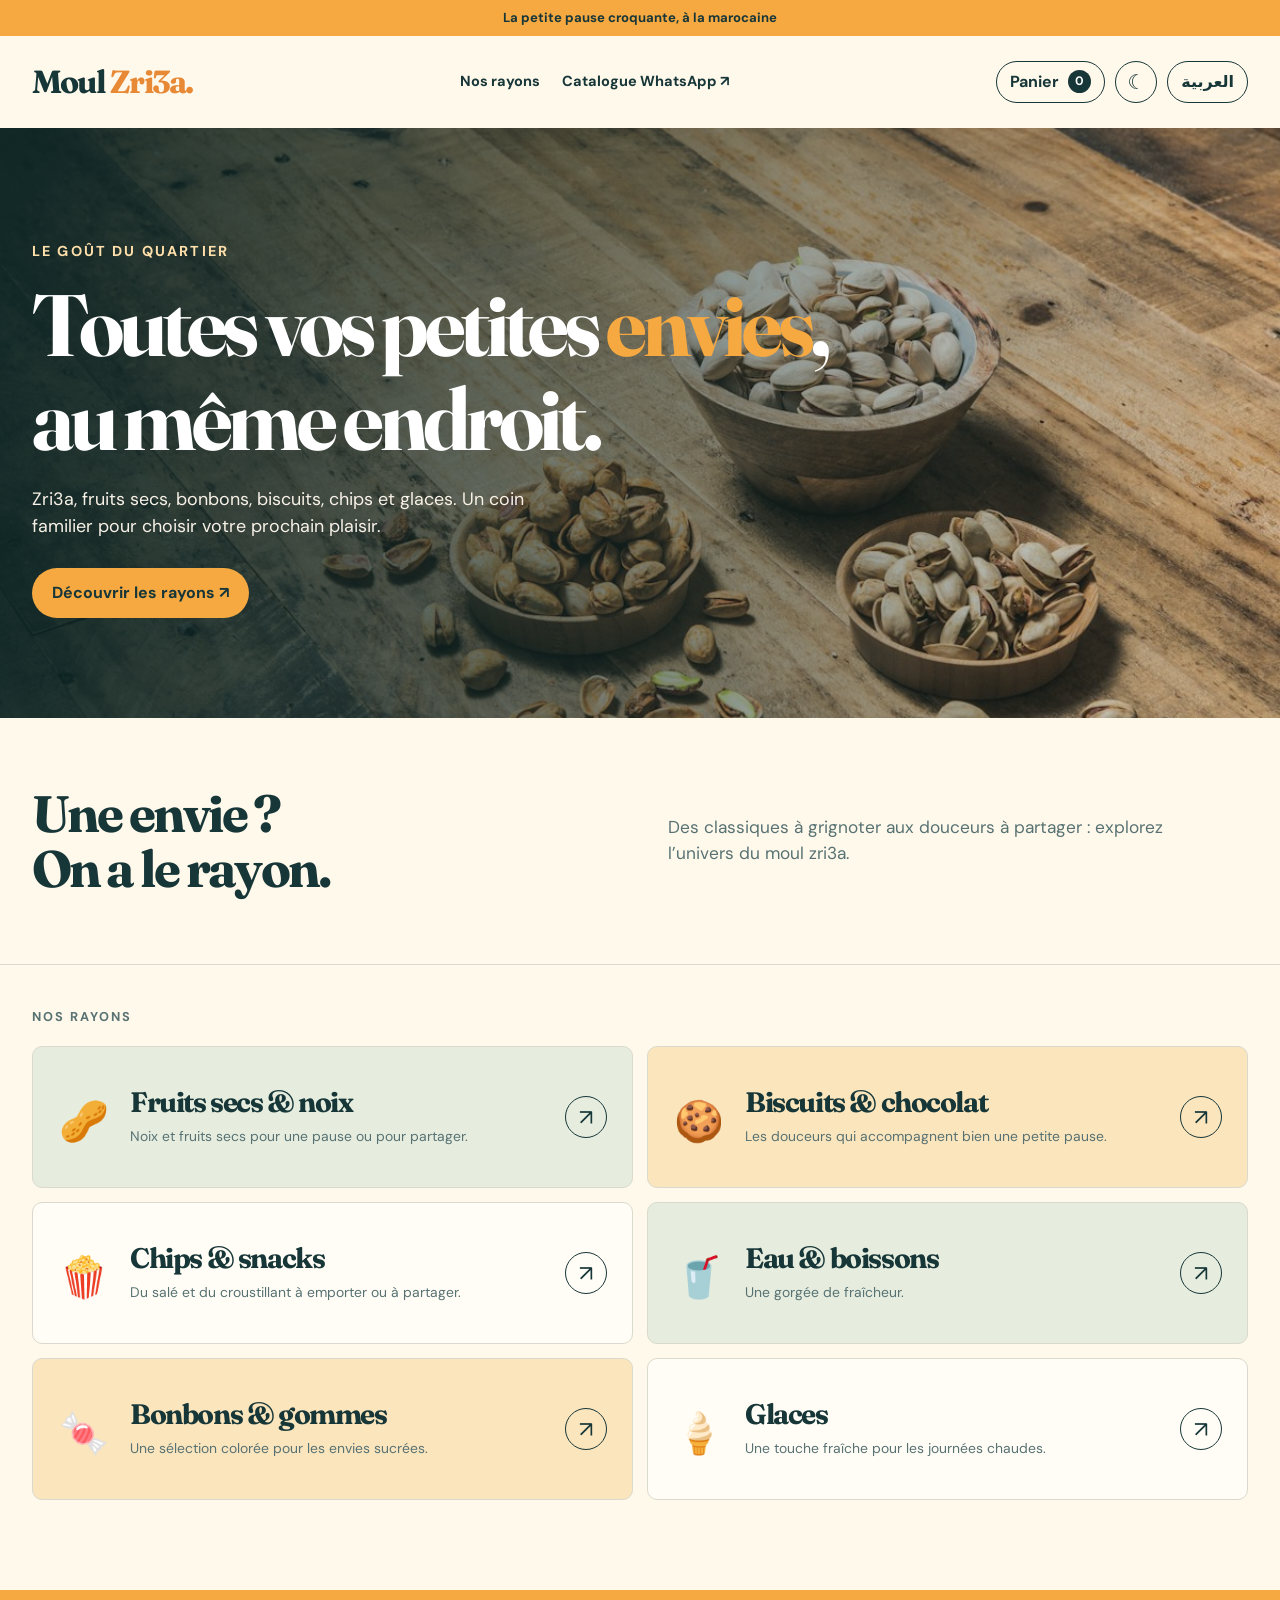
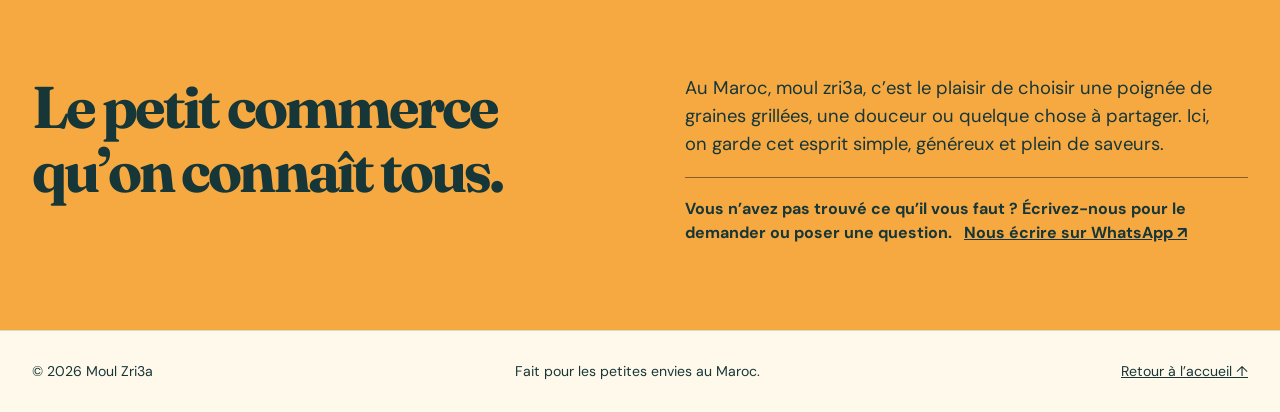
==== commit 63fd3f22: "Add persistent dark mode toggle Co-authored-by: Copilot <223556219+Copilot@users.noreply.github.com>" ====
--- a/index.html
+++ b/index.html
@@ -18,6 +18,17 @@
   <meta name="twitter:title" content="Moul Zri3a — La petite pause croquante, à la marocaine">
   <meta name="twitter:description" content="Zri3a, fruits secs, bonbons, biscuits, boissons et snacks.">
   <meta name="twitter:image" content="https://moulzri3a.vercel.app/assets/social-preview.jpg">
+  <script>
+    try {
+      const savedTheme = localStorage.getItem('moul-zri3a-theme');
+      document.documentElement.dataset.theme = savedTheme === 'light' || savedTheme === 'dark'
+        ? savedTheme
+        : (window.matchMedia('(prefers-color-scheme: dark)').matches ? 'dark' : 'light');
+    } catch (error) {
+      console.warn('Unable to load saved theme preference.', error);
+      document.documentElement.dataset.theme = window.matchMedia('(prefers-color-scheme: dark)').matches ? 'dark' : 'light';
+    }
+  </script>
   <script>
     if (location.protocol !== 'file:') {
       const base = document.createElement('base');
@@ -40,6 +51,7 @@
     </nav>
     <div class="header-actions">
       <a class="basket-link" id="basket-link" href="?basket=1"><span data-fr="Panier" data-ar="السلة">Panier</span> <span class="basket-count" id="basket-count">0</span></a>
+      <button class="theme-button" id="theme-button" type="button" aria-label="Activer le mode sombre" title="Activer le mode sombre">☾</button>
       <button class="language-button" id="language-button" type="button" aria-label="Change language">العربية</button>
     </div>
   </header>
--- a/css/style.css
+++ b/css/style.css
@@ -6,9 +6,44 @@
   --orange: #f6a941;
   --muted: #587273;
   --line: #d9dacd;
+  --surface: #fffdf5;
+  --card: #fffdf7;
+  --soft-green: #e6eddf;
+  --soft-orange: #fae5bd;
+  --banner: #e8e9d8;
+  --input-border: #9eaead;
+  --pill-border: #c6ccc2;
+  --status: #315e51;
+  --warning: #9b4730;
+  --note-border: #8d5c2d;
+  --summary-border: #bfcbc0;
+  --demo-bg: #fbe8bd;
+  --demo-border: #ddb567;
+}
+:root[data-theme="dark"] {
+  color-scheme: dark;
+  --green: #e2ece5;
+  --cream: #162320;
+  --muted: #aabbb3;
+  --line: #384943;
+  --surface: #202e2a;
+  --card: #1d2b27;
+  --soft-green: #2a3b33;
+  --soft-orange: #403322;
+  --banner: #293a33;
+  --input-border: #71847c;
+  --pill-border: #596c63;
+  --status: #a6d2b0;
+  --warning: #f0a08a;
+  --note-border: #9c7949;
+  --summary-border: #52665a;
+  --demo-bg: #3a321f;
+  --demo-border: #79653d;
 }
 * { box-sizing: border-box; }
 html { scroll-behavior: smooth; }
+html { color-scheme: light; }
+:root[data-theme="dark"] { color-scheme: dark; }
 body { min-height: 100vh; margin: 0; display: flex; flex-direction: column; background: var(--cream); color: var(--green); font: 16px/1.5 'DM Sans', system-ui, sans-serif; }
 a { color: inherit; text-decoration: none; }
 button, input { font: inherit; }
@@ -28,7 +63,8 @@
 .main-nav a { font-weight: 700; font-size: .91rem; }
 .main-nav a:hover, .site-footer a:hover { text-decoration: underline; }
 .header-actions { gap: 10px; }
-.basket-link, .language-button { display: inline-flex; align-items: center; gap: 9px; border: 1px solid var(--green); border-radius: 30px; background: transparent; padding: 8px 13px; color: var(--green); font-weight: 700; white-space: nowrap; }
+.basket-link, .language-button, .theme-button { display: inline-flex; align-items: center; justify-content: center; gap: 9px; border: 1px solid var(--green); border-radius: 30px; background: transparent; padding: 8px 13px; color: var(--green); font-weight: 700; white-space: nowrap; }
+.theme-button { width: 42px; height: 42px; padding: 0; font-size: 1.25rem; }
 .basket-count { display: grid; place-items: center; background: var(--green); color: white; min-width: 23px; height: 23px; padding-inline: 4px; border-radius: 50%; font-size: .77rem; }
 .site-footer { border-top: 1px solid var(--line); padding-block: 30px; display: flex; justify-content: space-between; gap: 20px; font-size: .88rem; }
 .site-footer a { text-decoration: underline; }
@@ -55,10 +91,10 @@
 .home-categories { padding-block: 42px 90px; }
 .section-kicker { font-size: .8rem; text-transform: uppercase; letter-spacing: .16em; font-weight: 700; color: var(--muted); margin-bottom: 20px; }
 .category-grid { display: grid; grid-template-columns: repeat(2, 1fr); gap: 14px; }
-.category-tile { min-height: 142px; background: #fffdf5; border: 1px solid var(--line); border-radius: 10px; padding: 23px 25px; display: grid; grid-template-columns: 52px 1fr 42px; gap: 20px; align-items: center; transition: transform .2s; }
+.category-tile { min-height: 142px; background: var(--surface); border: 1px solid var(--line); border-radius: 10px; padding: 23px 25px; display: grid; grid-template-columns: 52px 1fr 42px; gap: 20px; align-items: center; transition: transform .2s; }
 .category-tile:hover, .product-card:hover { transform: translateY(-3px); }
-.category-tile:nth-child(3n+1) { background: #e6eddf; }
-.category-tile:nth-child(3n+2) { background: #fae5bd; }
+.category-tile:nth-child(3n+1) { background: var(--soft-green); }
+.category-tile:nth-child(3n+2) { background: var(--soft-orange); }
 .category-icon { display: grid; place-items: center; width: 52px; height: 52px; border-radius: 50%; background: transparent; font-size: 2.5rem; }
 .category-tile h3 { font-size: clamp(1.35rem, 2.2vw, 2.1rem); margin: 0 0 6px; }
 .category-tile small { color: var(--muted); font-size: .87rem; }
@@ -67,15 +103,15 @@
 .about-inner { display: grid; grid-template-columns: 1fr 1fr; gap: 90px; align-items: start; }
 .about h2 { font-size: clamp(2.6rem, 4.6vw, 5rem); margin: 0; }
 .about p { font-size: 1.15rem; max-width: 540px; }
-.about-note { border-top: 1px solid #8d5c2d; padding-top: 19px; font-weight: 700; }
+.about-note { border-top: 1px solid var(--note-border); padding-top: 19px; font-weight: 700; }
 .about-note a { display: inline-block; margin-inline-start: 8px; text-decoration: underline; }
 
 /* Category and product cards */
 .inner { padding-bottom: 80px; }
 .breadcrumb { display: flex; gap: 8px; flex-wrap: wrap; padding-block: 26px 0; color: var(--muted); font-size: .88rem; }
 .breadcrumb strong { color: var(--green); }
-.demo-note { background: #fbe8bd; border: 1px solid #ddb567; border-radius: 8px; padding: 12px 17px; font-size: .88rem; margin: 22px 0 27px; }
-.category-banner { display: grid; grid-template-columns: 1.2fr .8fr; background: #e8e9d8; border-radius: 12px; overflow: hidden; min-height: 330px; }
+.demo-note { background: var(--demo-bg); border: 1px solid var(--demo-border); border-radius: 8px; padding: 12px 17px; font-size: .88rem; margin: 22px 0 27px; }
+.category-banner { display: grid; grid-template-columns: 1.2fr .8fr; background: var(--banner); border-radius: 12px; overflow: hidden; min-height: 330px; }
 .category-banner.no-image { grid-template-columns: 1fr; }
 .category-banner > div { display: flex; flex-direction: column; justify-content: center; padding: 45px 54px; }
 .category-banner .eyebrow, .product-info .eyebrow { color: var(--muted); }
@@ -87,10 +123,10 @@
 .browse-heading h2 { font-size: 2rem; }
 .browse-heading span { color: var(--muted); font-size: .9rem; }
 .category-pills { display: flex; gap: 8px; overflow-x: auto; padding-bottom: 20px; }
-.category-pills a { flex: none; border: 1px solid #c6ccc2; border-radius: 30px; padding: 8px 14px; font-size: .9rem; font-weight: 700; }
+.category-pills a { flex: none; border: 1px solid var(--pill-border); border-radius: 30px; padding: 8px 14px; font-size: .9rem; font-weight: 700; }
 .category-pills a.active { background: var(--green); color: white; border-color: var(--green); }
 .product-grid { display: grid; grid-template-columns: repeat(3, 1fr); gap: 19px; }
-.product-card { background: #fffdf7; border: 1px solid var(--line); border-radius: 12px; overflow: hidden; transition: transform .2s; }
+.product-card { background: var(--card); border: 1px solid var(--line); border-radius: 12px; overflow: hidden; transition: transform .2s; }
 .product-card img { display: block; width: 100%; aspect-ratio: 4/3; object-fit: cover; }
 .product-card.image-fit-contain img, .product-photo.image-fit-contain { object-fit: contain; background: #f4f4f4; padding: 2px; }
 .product-card-link { display: block; }
@@ -117,11 +153,11 @@
 .format strong { display: block; }
 .format p { margin: 5px 0 0; color: var(--muted); }
 .purchase-actions { display: flex; flex-wrap: wrap; gap: 10px; align-items: center; margin-top: 9px; }
-.quantity { display: inline-flex; border: 1px solid #9eaead; border-radius: 30px; overflow: hidden; height: 48px; }
+.quantity { display: inline-flex; border: 1px solid var(--input-border); border-radius: 30px; overflow: hidden; height: 48px; }
 .quantity button { width: 40px; border: 0; background: transparent; color: var(--green); font-size: 1.25rem; }
 .quantity input { width: 42px; border: 0; background: transparent; color: var(--green); text-align: center; font-weight: 700; appearance: textfield; }
 .quantity input::-webkit-inner-spin-button, .quantity input::-webkit-outer-spin-button { appearance: none; }
-.status { min-height: 25px; color: #315e51; font-weight: 700; margin-top: 12px; }
+.status { min-height: 25px; color: var(--status); font-weight: 700; margin-top: 12px; }
 .status a { text-decoration: underline; }
 .detail-note { color: var(--muted); font-size: .86rem; max-width: 460px; }
 .related h2 { font-size: 2.25rem; }
@@ -134,19 +170,30 @@
 .basket-line h2 { font-size: 1.35rem; margin: 0 0 5px; }
 .basket-line p { color: var(--muted); margin: 0 0 10px; }
 .line-actions { display: flex; align-items: center; gap: 15px; flex-wrap: wrap; }
-.remove-button { border: 0; background: none; color: #9b4730; text-decoration: underline; padding: 5px; }
+.remove-button { border: 0; background: none; color: var(--warning); text-decoration: underline; padding: 5px; }
 .line-total { font-weight: 700; white-space: nowrap; }
-.summary { background: #e6eddf; border-radius: 12px; padding: 27px; align-self: start; }
+.summary { background: var(--soft-green); border-radius: 12px; padding: 27px; align-self: start; }
 .summary h2 { font-size: 1.6rem; }
-.summary-row { display: flex; justify-content: space-between; gap: 15px; border-top: 1px solid #bfcbc0; padding-block: 14px; }
+.summary-row { display: flex; justify-content: space-between; gap: 15px; border-top: 1px solid var(--summary-border); padding-block: 14px; }
 .summary button { width: 100%; margin-top: 15px; }
 .summary button:disabled { cursor: not-allowed; opacity: .55; }
 .summary p { color: var(--muted); font-size: .86rem; margin: 15px 0 0; }
-.delivery-status { color: #9b4730; font-weight: 700; }
+.delivery-status { color: var(--warning); font-weight: 700; }
 .empty-basket { padding-block: 45px; }
 body[dir=rtl] .hero::before { background: linear-gradient(270deg, #0b2525e8, #0b252577 55%, #0b25250f); }
 body[dir=rtl] .round-arrow { transform: scaleX(-1); }
 body[dir=rtl] .logo { direction: ltr; unicode-bidi: isolate; }
+:root[data-theme="dark"] .top-bar { color: #17231d; }
+:root[data-theme="dark"] .about { background: #332e24; }
+:root[data-theme="dark"] .primary-link,
+:root[data-theme="dark"] .orange-button,
+:root[data-theme="dark"] .card-add-button { color: #17231d; }
+:root[data-theme="dark"] .dark-button,
+:root[data-theme="dark"] .category-pills a.active { background: #477457; color: #fff; border-color: #477457; }
+:root[data-theme="dark"] .card-quantity button { background: #477457; color: #fff; }
+:root[data-theme="dark"] .basket-count { background: #477457; color: #fff; }
+:root[data-theme="dark"] .remove-button { color: var(--warning); }
+:root[data-theme="dark"] .site-header.is-sticky { box-shadow: 0 4px 12px rgb(0 0 0 / 35%); }
 
 @media (max-width: 850px) {
   .site-header { flex-wrap: wrap; padding-block: 16px; }
@@ -164,6 +211,7 @@
   .logo { font-size: 1.55rem; }
   .header-actions { gap: 6px; }
   .basket-link, .language-button { font-size: .78rem; padding: 7px 9px; }
+  .theme-button { width: 36px; height: 36px; font-size: 1.1rem; }
   .main-nav a { font-size: .83rem; }
   .hero { min-height: 550px; background-position: 58% center; }
   .hero::before, body[dir=rtl] .hero::before { background: linear-gradient(0deg, #0b2525f2, #0b252548 90%); }
@@ -173,8 +221,8 @@
   .intro { padding-block: 42px; }
   .home-categories { padding-block: 32px 62px; }
   .category-grid { grid-template-columns: 1fr; }
-  .category-tile { min-height: 112px; padding: 18px; grid-template-columns: 48px 1fr 42px; gap: 13px; }
-  .category-icon { width: 48px; height: 48px; font-size: 2.2rem; }
+  .category-tile { min-height: 112px; padding: 18px; grid-template-columns: 42px 1fr 42px; gap: 13px; }
+  .category-icon { width: 42px; height: 42px; font-size: 1.9rem; }
   .category-tile h3 { font-size: 1.5rem; }
   .about { padding-block: 52px; }
   .category-banner { display: flex; flex-direction: column-reverse; }
